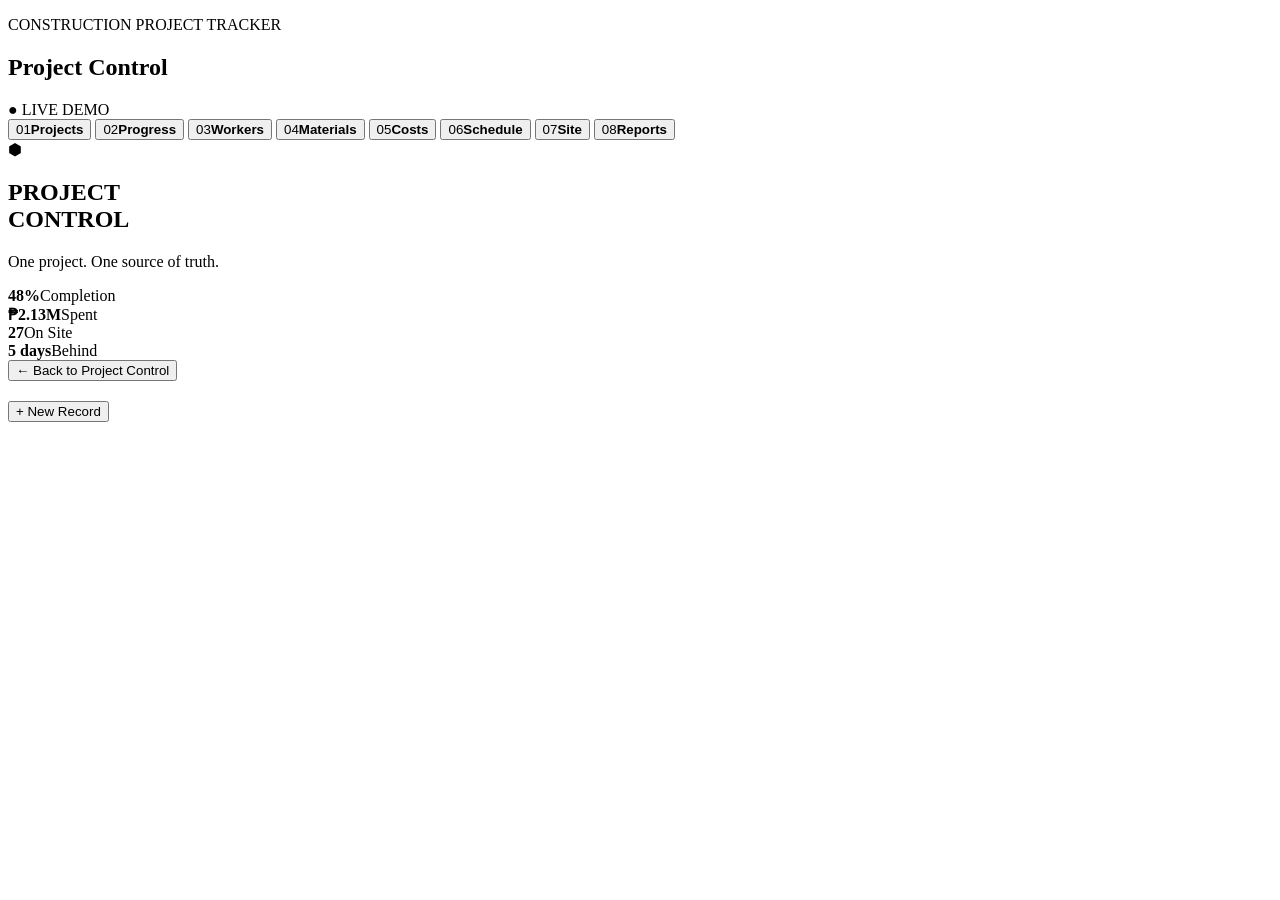
==== index.html @ 83e3df8f "Add index.html" ====
<!DOCTYPE html>
<html lang="en">
<head>
  <meta charset="UTF-8" />
  <meta name="viewport" content="width=device-width, initial-scale=1.0" />
  <title>Construction Project Tracker</title>
  <link rel="stylesheet" href="styles.css" />
</head>
<body>
  <main id="app">
    <section id="orbitView" class="screen active">
      <div class="topbar">
        <div><p class="eyebrow">CONSTRUCTION PROJECT TRACKER</p><h1>Project Control</h1></div>
        <div class="status-pill">● LIVE DEMO</div>
      </div>
      <div class="orbit-wrap">
        <div class="orbit-ring ring-1"></div><div class="orbit-ring ring-2"></div>
        <button class="module module-1" data-module="projects"><span>01</span><b>Projects</b></button>
        <button class="module module-2" data-module="progress"><span>02</span><b>Progress</b></button>
        <button class="module module-3" data-module="workers"><span>03</span><b>Workers</b></button>
        <button class="module module-4" data-module="materials"><span>04</span><b>Materials</b></button>
        <button class="module module-5" data-module="costs"><span>05</span><b>Costs</b></button>
        <button class="module module-6" data-module="schedule"><span>06</span><b>Schedule</b></button>
        <button class="module module-7" data-module="site"><span>07</span><b>Site</b></button>
        <button class="module module-8" data-module="reports"><span>08</span><b>Reports</b></button>
        <div class="core"><div class="helmet">⬢</div><h2>PROJECT<br/>CONTROL</h2><p>One project. One source of truth.</p></div>
      </div>
      <div class="quick-metrics">
        <div><strong>48%</strong><span>Completion</span></div>
        <div><strong>₱2.13M</strong><span>Spent</span></div>
        <div><strong>27</strong><span>On Site</span></div>
        <div><strong>5 days</strong><span>Behind</span></div>
      </div>
    </section>
    <section id="moduleView" class="screen">
      <div class="module-shell">
        <div class="module-header">
          <button id="backBtn" class="back-btn">← Back to Project Control</button>
          <div><p id="moduleEyebrow" class="eyebrow"></p><h2 id="moduleTitle"></h2></div>
          <button id="newRecordBtn" class="primary-btn">+ New Record</button>
        </div>
        <div id="moduleContent"></div>
      </div>
    </section>
  </main>
  <script src="app.js"></script>
</body>
</html>
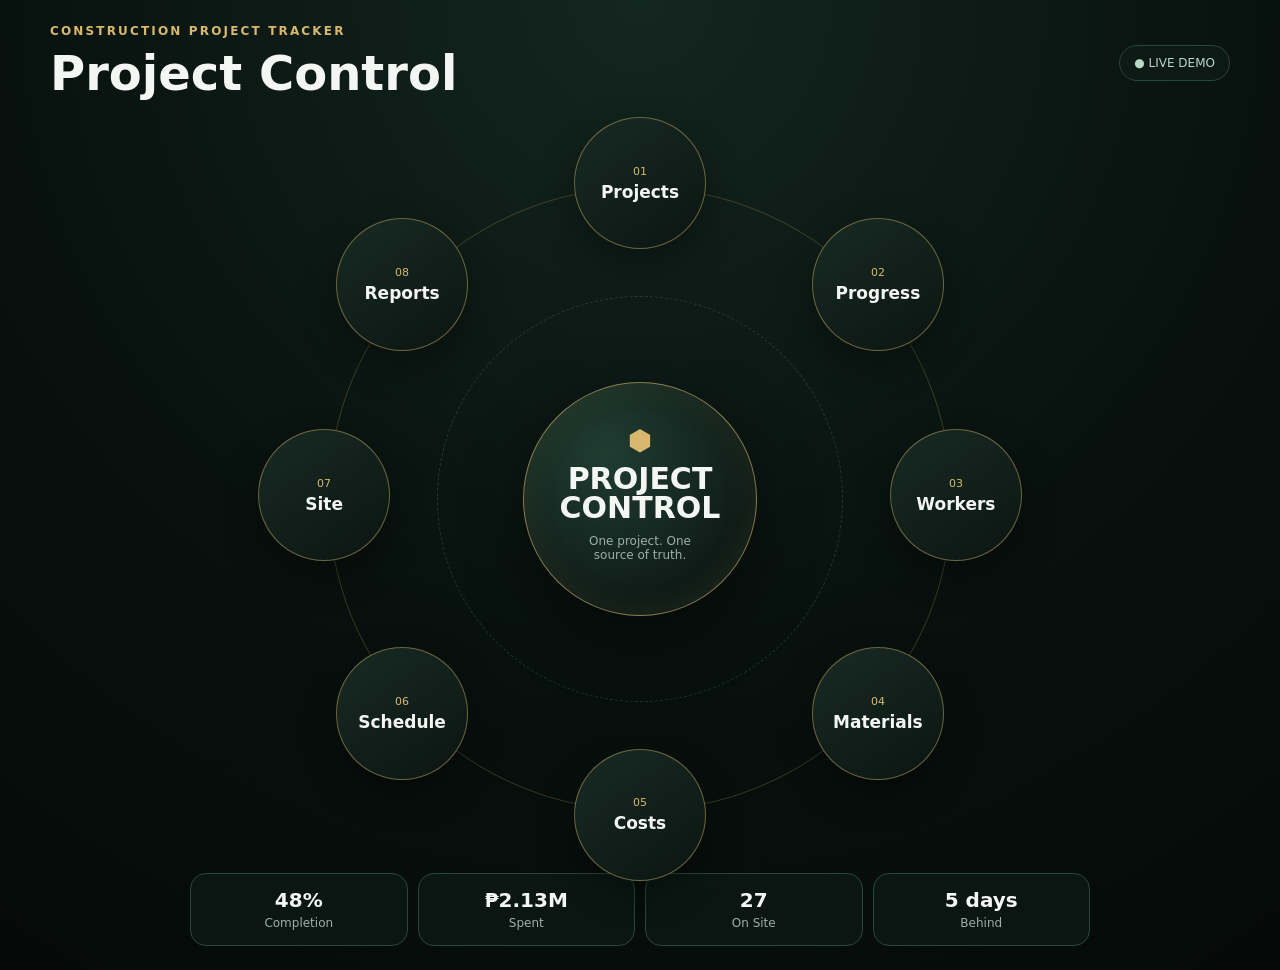
==== commit 016a4df5: "Force cache refresh for mobile layout" ====
--- a/index.html
+++ b/index.html
@@ -4,7 +4,7 @@
   <meta charset="UTF-8" />
   <meta name="viewport" content="width=device-width, initial-scale=1.0" />
   <title>Construction Project Tracker</title>
-  <link rel="stylesheet" href="styles.css" />
+  <link rel="stylesheet" href="styles.css?v=3" />
 </head>
 <body>
   <main id="app">
@@ -43,6 +43,6 @@
       </div>
     </section>
   </main>
-  <script src="app.js"></script>
+  <script src="app.js?v=3"></script>
 </body>
 </html>
--- a/styles.css
+++ b/styles.css
@@ -0,0 +1 @@
+:root{--bg:#07110e;--panel:#0e1b17;--panel2:#13231e;--line:#29463a;--text:#f4f6f3;--muted:#9db0a7;--accent:#d7b86c;--accent2:#79a88e;--danger:#d46a5c;--radius:22px}*{box-sizing:border-box}html,body{margin:0;min-height:100%;background:radial-gradient(circle at top,#13261f 0,#08110e 55%,#050a08 100%);color:var(--text);font-family:Inter,system-ui,Arial,sans-serif}button{font:inherit}body{overflow-x:hidden}.screen{display:none;min-height:100vh;padding:24px}.screen.active{display:block}.topbar,.module-header{max-width:1180px;margin:0 auto;display:flex;justify-content:space-between;align-items:center;gap:18px}.eyebrow{margin:0 0 7px;color:var(--accent);font-size:12px;letter-spacing:.18em;font-weight:800}h1,h2{margin:0}h1{font-size:clamp(28px,4vw,48px)}.status-pill{border:1px solid var(--line);padding:10px 14px;border-radius:999px;color:#b7d7c7;background:rgba(14,27,23,.75);font-size:12px}.orbit-wrap{position:relative;width:min(780px,90vw);aspect-ratio:1/1;margin:8px auto 0}.orbit-ring{position:absolute;border:1px solid rgba(215,184,108,.24);border-radius:50%;inset:10%}.ring-2{inset:24%;border-style:dashed;border-color:rgba(121,168,142,.24)}.core{position:absolute;left:50%;top:50%;transform:translate(-50%,-50%);width:30%;aspect-ratio:1/1;border-radius:50%;display:flex;flex-direction:column;align-items:center;justify-content:center;text-align:center;background:radial-gradient(circle at 35% 30%,#203d32,#0f1b17 68%);border:1px solid rgba(215,184,108,.6);box-shadow:0 22px 65px rgba(0,0,0,.45),inset 0 0 34px rgba(215,184,108,.08)}.helmet{font-size:28px;color:var(--accent);margin-bottom:8px}.core h2{font-size:clamp(18px,2.4vw,30px);line-height:.95}.core p{font-size:12px;color:var(--muted);max-width:130px}.module{position:absolute;width:17%;aspect-ratio:1/1;border-radius:50%;border:1px solid rgba(215,184,108,.45);background:linear-gradient(145deg,#182a23,#0b1511);color:var(--text);display:flex;flex-direction:column;align-items:center;justify-content:center;cursor:pointer;box-shadow:0 14px 35px rgba(0,0,0,.35);transition:.2s transform,.2s border-color,.2s background}.module:hover{transform:scale(1.06);border-color:var(--accent);background:#1a3027}.module span{color:var(--accent);font-size:11px;margin-bottom:4px}.module b{font-size:clamp(12px,1.6vw,17px)}.module-1{left:41.5%;top:1%}.module-2{right:11%;top:14%}.module-3{right:1%;top:41%}.module-4{right:11%;bottom:14%}.module-5{left:41.5%;bottom:1%}.module-6{left:11%;bottom:14%}.module-7{left:1%;top:41%}.module-8{left:11%;top:14%}.quick-metrics{max-width:900px;margin:-16px auto 0;display:grid;grid-template-columns:repeat(4,1fr);gap:10px}.quick-metrics div{background:rgba(13,25,21,.82);border:1px solid var(--line);border-radius:16px;padding:14px;text-align:center}.quick-metrics strong{display:block;font-size:20px}.quick-metrics span{color:var(--muted);font-size:12px}.module-shell{max-width:1180px;margin:0 auto}.module-header{padding-bottom:18px;border-bottom:1px solid var(--line)}.back-btn,.primary-btn,.action-btn{border-radius:12px;padding:10px 14px;cursor:pointer}.back-btn{background:transparent;color:var(--text);border:1px solid var(--line)}.primary-btn{background:var(--accent);color:#15120a;border:none;font-weight:800}.action-btn{background:#183126;border:1px solid var(--line);color:var(--text)}.cards{display:grid;grid-template-columns:repeat(4,1fr);gap:14px;margin:22px 0}.card{background:linear-gradient(180deg,var(--panel2),var(--panel));border:1px solid var(--line);border-radius:var(--radius);padding:18px}.card .label{color:var(--muted);font-size:12px}.card .value{font-size:26px;font-weight:800;margin-top:8px}.card .delta{font-size:12px;margin-top:6px;color:#b6d7c7}.panel{background:rgba(13,25,21,.88);border:1px solid var(--line);border-radius:var(--radius);padding:18px;margin-top:14px}.panel-head{display:flex;justify-content:space-between;align-items:center;gap:12px;margin-bottom:14px}.panel-head h3{margin:0}table{width:100%;border-collapse:collapse;font-size:14px}th,td{text-align:left;padding:13px 10px;border-bottom:1px solid #1e372d}th{color:var(--muted);font-size:11px;text-transform:uppercase;letter-spacing:.08em}.badge{display:inline-block;padding:5px 9px;border-radius:999px;background:#19382a;color:#bce0cd;font-size:11px}.badge.warn{background:#423720;color:#f0d995}.badge.danger{background:#48241f;color:#efb1a8}.grid-2{display:grid;grid-template-columns:1.3fr .7fr;gap:14px}.timeline{display:grid;gap:10px}.timeline-item{padding:14px;border-radius:14px;background:#0c1915;border:1px solid var(--line)}.timeline-item b{display:block}.timeline-item span{color:var(--muted);font-size:12px}.progress{height:9px;border-radius:99px;background:#1a3027;overflow:hidden;margin-top:8px}.progress i{display:block;height:100%;background:var(--accent);border-radius:99px}.form-modal{position:fixed;inset:0;background:rgba(0,0,0,.68);display:none;place-items:center;padding:20px;z-index:10}.form-modal.show{display:grid}.modal-card{width:min(520px,100%);background:#0d1915;border:1px solid var(--line);border-radius:20px;padding:20px}.modal-card h3{margin-top:0}.field{display:grid;gap:6px;margin:12px 0}.field label{color:var(--muted);font-size:12px}.field input,.field textarea,.field select{width:100%;padding:12px;border-radius:10px;border:1px solid var(--line);background:#08120e;color:var(--text)}.modal-actions{display:flex;justify-content:flex-end;gap:10px;margin-top:16px}@media(max-width:760px){html,body{min-height:100dvh}.screen{padding:12px;min-height:100dvh}.screen.active#orbitView{display:flex;flex-direction:column;height:100dvh;overflow:hidden}.topbar{align-items:flex-start;flex:0 0 auto}.topbar h1{font-size:28px}.eyebrow{font-size:9px}.status-pill{font-size:9px;padding:7px 9px}.orbit-wrap{width:min(92vw,68dvh);margin:8px auto 0;flex:0 0 auto}.module{width:19%}.module b{font-size:10px}.module span{font-size:8px}.core{width:31%}.core h2{font-size:17px}.core p{display:none}.helmet{font-size:22px;margin-bottom:5px}.quick-metrics{width:100%;grid-template-columns:repeat(4,1fr);gap:6px;margin:4px auto 0;flex:0 0 auto}.quick-metrics div{padding:8px 4px;border-radius:12px}.quick-metrics strong{font-size:15px}.quick-metrics span{font-size:9px}.module-header{display:grid;grid-template-columns:1fr auto;align-items:start}.module-header>div{grid-column:1/3;grid-row:1}.back-btn{grid-column:1;grid-row:2}.primary-btn{grid-column:2;grid-row:2}.cards{grid-template-columns:repeat(2,1fr)}.grid-2{grid-template-columns:1fr}.panel{overflow:auto}table{min-width:720px}}
